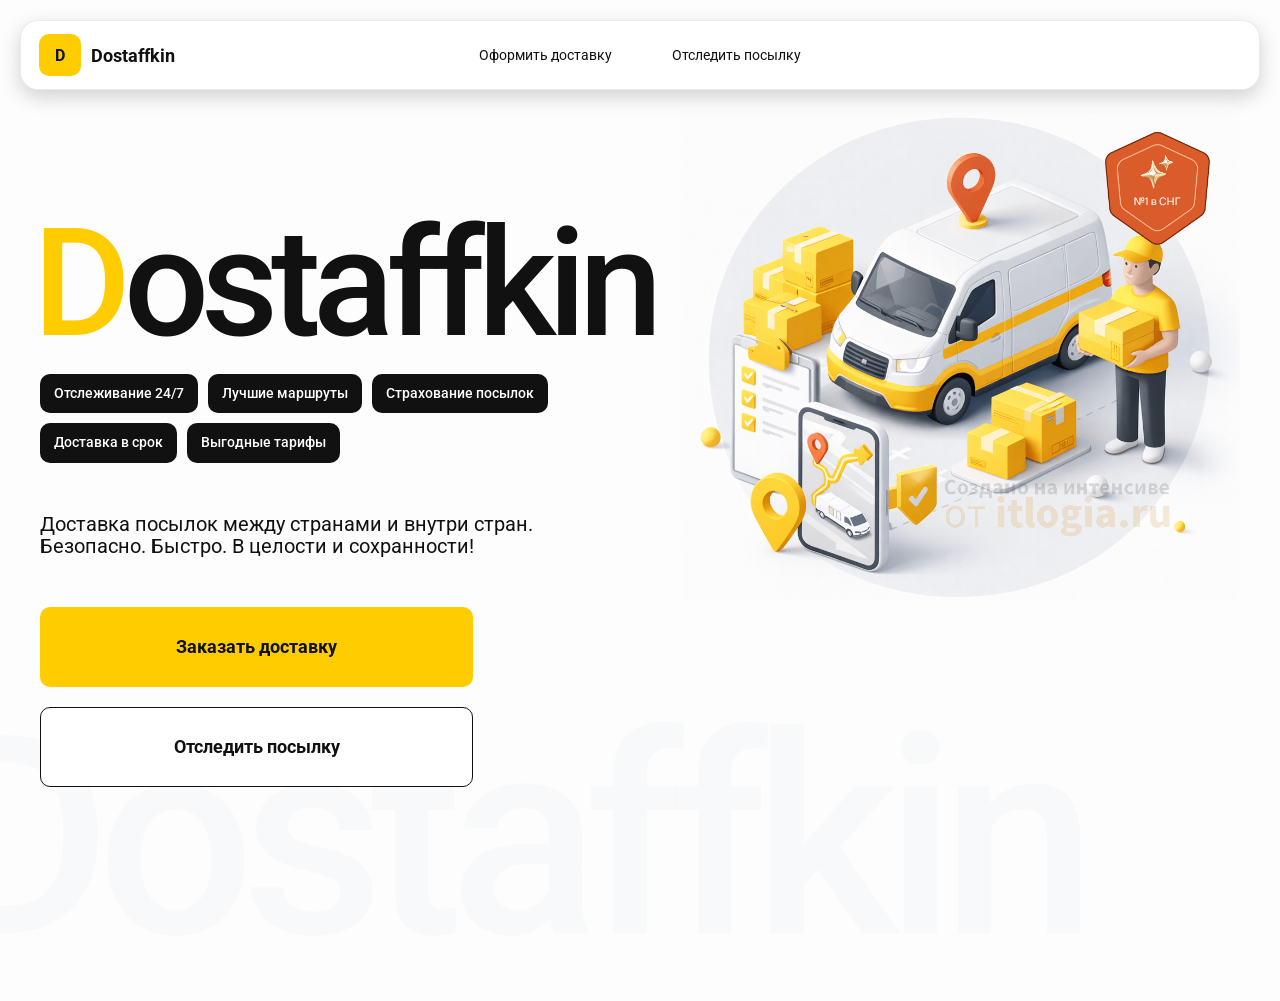
==== index.html @ e432d0f5 "Lesson2 complete" ====
<!doctype html>

<html lang="ru">

    <head>
        <meta charset="utf-8"/>
        <meta name="viewport" content="width=device-width,initial-scale=1,maximum-scale=1,user-scalable=0"/>
        <title>Dostaffkin — Доставка посылок между странами и внутри стран. Безопасно. Быстро. В целости и сохранности!</title>
        <link rel="stylesheet" href="styles/base.css"/>
        <link rel="stylesheet" href="styles/base_adaptive.css"/>
        <link rel="stylesheet" href="styles/index.css"/>
        <link rel="stylesheet" href="styles/index_adaptive.css"/>
    </head>

    <body>
        <div class="container">

            <header class="header">
                <a class="header-brand" href="#">
                    <div class="header-logo">D</div>
                    <div class="header-title">Dostaffkin</div>
                </a>
                <nav class="header-menu">
                    <a class="header-link" href="#">Оформить <span>доставку</span></a>
                    <a class="header-link" href="#">Отследить <span>посылку</span></a>
                </nav>
            </header>

            <main class="main">
                <section class="main-info">
                    <div class="main-title">
                        <span>D</span>ostaffkin
                    </div>
                    <div class="main-features">
                        <div class="main-feature">Отслеживание 24/7</div>
                        <div class="main-feature">Лучшие маршруты</div>
                        <div class="main-feature">Страхование посылок</div>
                        <div class="main-feature">Доставка в срок</div>
                        <div class="main-feature">Выгодные тарифы</div>
                    </div>
                    <div class="main-description">
                        Доставка посылок между странами и внутри стран.
                        Безопасно. Быстро. В целости и сохранности!
                    </div>
                    <div class="main-actions">
                        <a class="button" type="button" href="./order.html">Заказать доставку</a>
                        <a class="button button-white" type="button" href="./track.html">Отследить посылку</a>
                    </div>
                </section>
                <div class="main-title-ghost">Dostaffkin</div>
                <section class="main-image">
                    <img src="images/main-image.png" alt="Main image"/>
                </section>
            </main>

        </div>
    </body>

</html>
---- styles/base.css ----
*, *::before, *::after {
    box-sizing: border-box;
}

@font-face {
    font-family: "Roboto";
    src: url("../fonts/Roboto-Regular.ttf");
    font-weight: normal;
}

@font-face {
    font-family: "Roboto";
    src: url("../fonts/Roboto-Bold.ttf");
    font-weight: bold;
}

@font-face {
    font-family: "Roboto";
    src: url("../fonts/Roboto-Medium.ttf");
    font-weight: 500;
}

html, body {
    margin: 0;
    color: #111111;
    font-family: "Roboto", sans-serif;
}

body {
    background: #FDFDFD;
}

.header {
    border-radius: 18px;
    box-shadow: 0 7px 20px 0 #0000002E;
    backdrop-filter: blur(10px);
    background: #ffffff;
    left: 20px;
    border: 1px solid rgba(0, 0, 0, 0.08);
    position: fixed;
    right: 20px;
    top: 20px;
    padding: 14px 18px;
    height: 70px;
    display: flex;
    align-items: center;
    z-index: 6;
}

.header-brand {
    display: flex;
    align-items: center;
    text-decoration: none;
    gap: 10px;
}

.header-logo {
    width: 42px;
    height: 42px;
    border-radius: 10px;
    background: #FFCC00;
    display: grid;
    place-items: center;
    font-weight: bold;
    color: #111;
}

.header-title {
    font-size: 18px;
    font-weight: bold;
    color: #111111;
    text-decoration: none;
}

.header-menu {
    display: flex;
    align-items: center;
    gap: 60px;
    margin: 0;
    position: absolute;
    left: 50%;
    transform: translateX(-50%);
}

.header-link {
    font-size: 14px;
    color: #111111;
    text-decoration: none;
}

.button {
    border: 0;
    outline: none;
    height: 44px;
    border-radius: 10px;
    font-size: 14px;
    font-weight: bold;
    cursor: pointer;
    font-family: inherit;
    transition: transform .08s ease, opacity .12s ease;
    background: #ffcc00;
    color: #111111;
    text-align: center;
    text-decoration: none;
}

.button:hover {
    background-color: #E5BC19;
}

.button:disabled {
    cursor: not-allowed;
    background-color: #FADE6E;
    color: #787878;
    transform: none;
}

.button.button-white {
    background: #ffffff;
    border: 1px solid #111111;
}

.button.button-white:hover {
    background: rgb(241 241 241);
}
---- styles/base_adaptive.css ----
@media (max-width: 767px) {
    .header {
        left: 10px;
        right: 10px;
        top: 10px;
    }

    .header-link span {
        display: none;
    }

    .header-menu {
        gap: 20px;
        justify-content: flex-start;
        margin: 0 0 0 30px;
        position: static;
        transform: none;
    }
}

@media (max-width: 420px) {
    .header-title {
        display: none;
    }
}

@media (max-width: 374px) {
    .header-menu {
        gap: 10px;
        margin: 0 0 0 10px;
    }
}
---- styles/index.css ----
.main {
    padding: 111px 40px 40px;
    position: relative;
    display: flex;
}

.main-info {
    max-width: 840px;
    width: 100%;
    position: relative;
}

.main-title {
    margin-top: 98px;
    font-weight: 500;
    font-size: 200px;
    line-height: 1;
    letter-spacing: -0.05em;
    color: #111111;
    left: -15px;
    position: relative;
}

.main-title span {
    color: #ffcc00;
}

.main-features {
    margin-top: 15px;
    display: flex;
    flex-wrap: wrap;
    gap: 10px;
}

.main-feature {
    background: #111111;
    color: #ffffff;
    padding: 12px 14px;
    font-weight: 500;
    font-size: 14px;
    line-height: 1.1;
    border-radius: 10px;
}

.main-description {
    margin-top: 50px;
    max-width: 500px;
    font-size: 20px;
    line-height: 1.1;
    color: #111111;
}

.main-actions {
    margin-top: 50px;
    display: flex;
    flex-direction: column;
    gap: 20px;
}

.main-actions .button {
    height: 80px;
    width: 433px;
    font-size: 18px;
    font-weight: bold;
    place-items: center;
    display: grid;
}

.main-title-ghost {
    position: absolute;
    z-index: -1;
    left: -70px;
    bottom: -150px;
    font-weight: 500;
    font-size: 278px;
    line-height: 1;
    letter-spacing: -0.05em;
    color: #ECEDF04D;
}

.main-image {
    width: 1024px;
    top: 100px;
    z-index: -2;
}

.main-image img {
    width: 100%;
    max-width: 1024px;
    height: auto;
    display: block;
}
---- styles/index_adaptive.css ----
@media (max-width: 1760px) {
    .main-title {
        font-size: 150px;
        left: -7px;
    }

    .main-info {
        max-width: 640px;
    }
}

@media (max-width: 1200px) {
    .main-info {
        max-width: 540px;
    }

    .main {
        padding: 111px 20px 20px;
    }

    .main-title {
        font-size: 120px;
        left: -4px;
    }

    .main-title-ghost {
        font-size: 220px;
    }
}

@media (max-width: 1024px) {
    .main-title {
        margin-top: 30px;
    }

    .main {
        flex-direction: column-reverse;
    }

    .main-image {
        max-width: 350px;
        position: absolute;
        left: 370px;
        top: 370px;
    }

    .main-info {
        max-width: 100%;
    }

    .main-actions {
        gap: 10px;
    }

    .main-actions .button {
        height: 50px;
        font-size: 14px;
        width: auto;
        max-width: 300px;
    }

    .main-description {
        max-width: 350px;
    }
}

@media (max-width: 570px) {
    .main-title {
        font-size: 88px;
    }

    .main-description {
        max-width: 100%
    }

    .main-actions {
       width: 100%;
    }

    .main-actions .button {
        width: 100%;
        max-width: 100%
    }

    .main-image {
        max-width: 650px;
        position: absolute;
        left: 170px;
        top: 70px;
        opacity: 0.2;
    }
}

@media (max-width: 400px) {
    .main-title {
        font-size: 70px;
    }
}
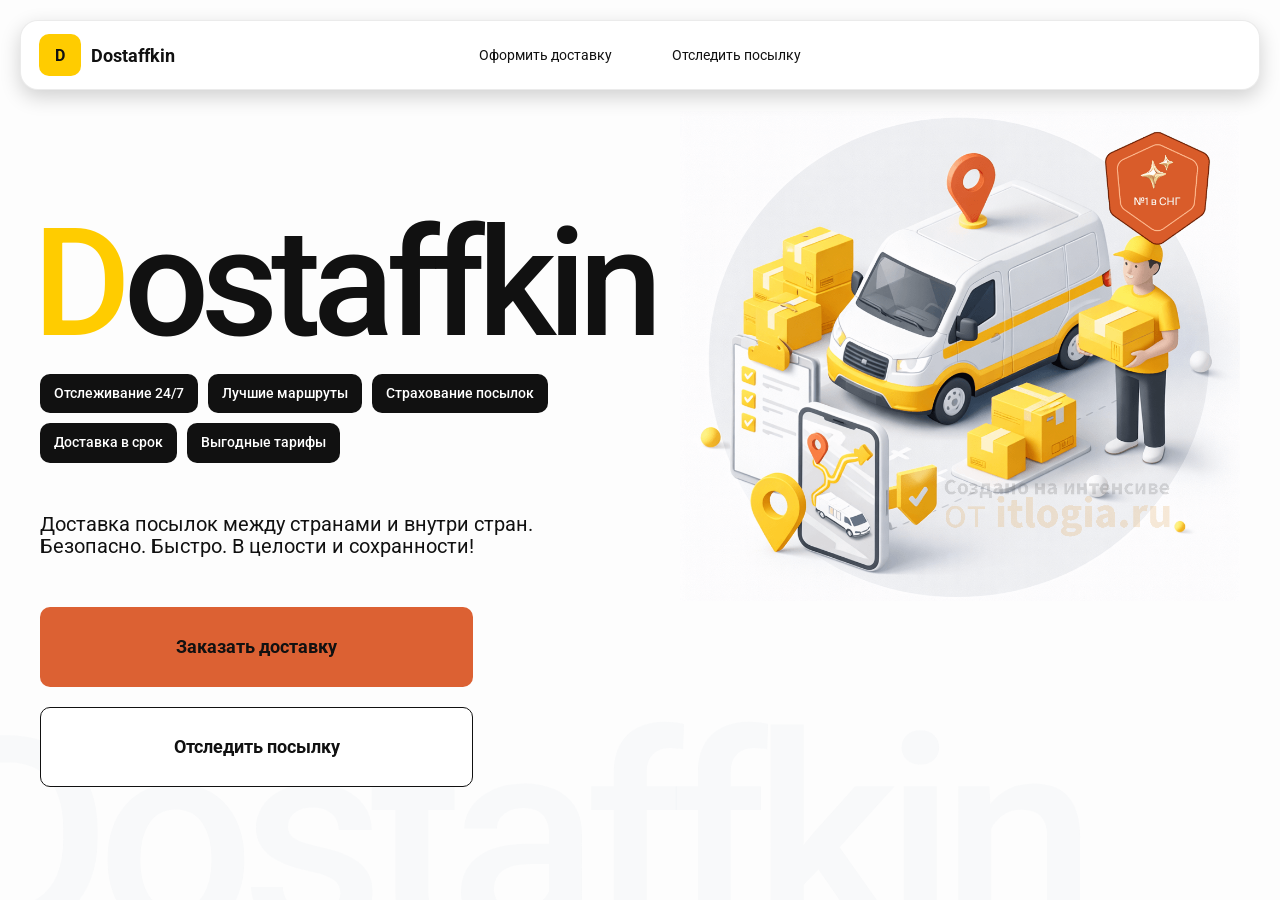
==== commit 15f1d783: "Fix hrefs" ====
--- a/index.html
+++ b/index.html
@@ -21,8 +21,8 @@
                     <div class="header-title">Dostaffkin</div>
                 </a>
                 <nav class="header-menu">
-                    <a class="header-link" href="#">Оформить <span>доставку</span></a>
-                    <a class="header-link" href="#">Отследить <span>посылку</span></a>
+                    <a class="header-link" href="./order.html">Оформить <span>доставку</span></a>
+                    <a class="header-link" href="./track.html">Отследить <span>посылку</span></a>
                 </nav>
             </header>
 
--- a/styles/base.css
+++ b/styles/base.css
@@ -98,7 +98,7 @@
     cursor: pointer;
     font-family: inherit;
     transition: transform .08s ease, opacity .12s ease;
-    background: #ffcc00;
+    background: #DC6133;
     color: #111111;
     text-align: center;
     text-decoration: none;
@@ -123,3 +123,73 @@
 .button.button-white:hover {
     background: rgb(241 241 241);
 }
+
+.main-field {
+    display: flex;
+    align-items: center;
+    margin-top: 6px;
+    gap: 10px;
+    border: 1px solid #1111111A;
+    background: #FAFAFA;
+    border-radius: 10px;
+    padding: 10px 12px;
+    position: relative;
+    box-sizing: border-box;
+    height: 50px;
+}
+
+.main-field.textarea {
+    height: auto;
+}
+
+.main-pin {
+    width: 28px;
+    height: 28px;
+    border-radius: 10px;
+    background: rgba(17, 17, 17, 0.08);
+    display: grid;
+    place-items: center;
+    flex: 0 0 auto;
+    position: relative;
+}
+
+.main-pin::before {
+    content: "";
+    width: 8px;
+    height: 8px;
+    border-radius: 999px;
+    background: orange;
+    opacity: .75;
+    display: block;
+}
+
+.main-field:last-child .main-pin::before {
+    background: green;
+    opacity: .85;
+}
+
+input, textarea {
+    width: 100%;
+    border: 0;
+    outline: none;
+    background: transparent;
+    font-size: 14px;
+    color: #111111;
+    font-family: inherit;
+}
+
+textarea {
+    resize: vertical;
+    min-height: 72px;
+    padding: 2px 0;
+}
+
+input::placeholder, textarea::placeholder {
+    color: #7C7C7C;
+}
+
+.main-field:focus-within {
+    border-color: rgba(0, 0, 0, 0.20);
+    box-shadow: 0 0 0 4px rgba(255, 204, 0, 0.35);
+    background: rgba(255, 255, 255, 0.75);
+}
--- a/styles/index.css
+++ b/styles/index.css
@@ -1,3 +1,8 @@
+.container {
+    overflow: hidden;
+    min-height: 100vh;
+}
+
 .main {
     padding: 111px 40px 40px;
     position: relative;
